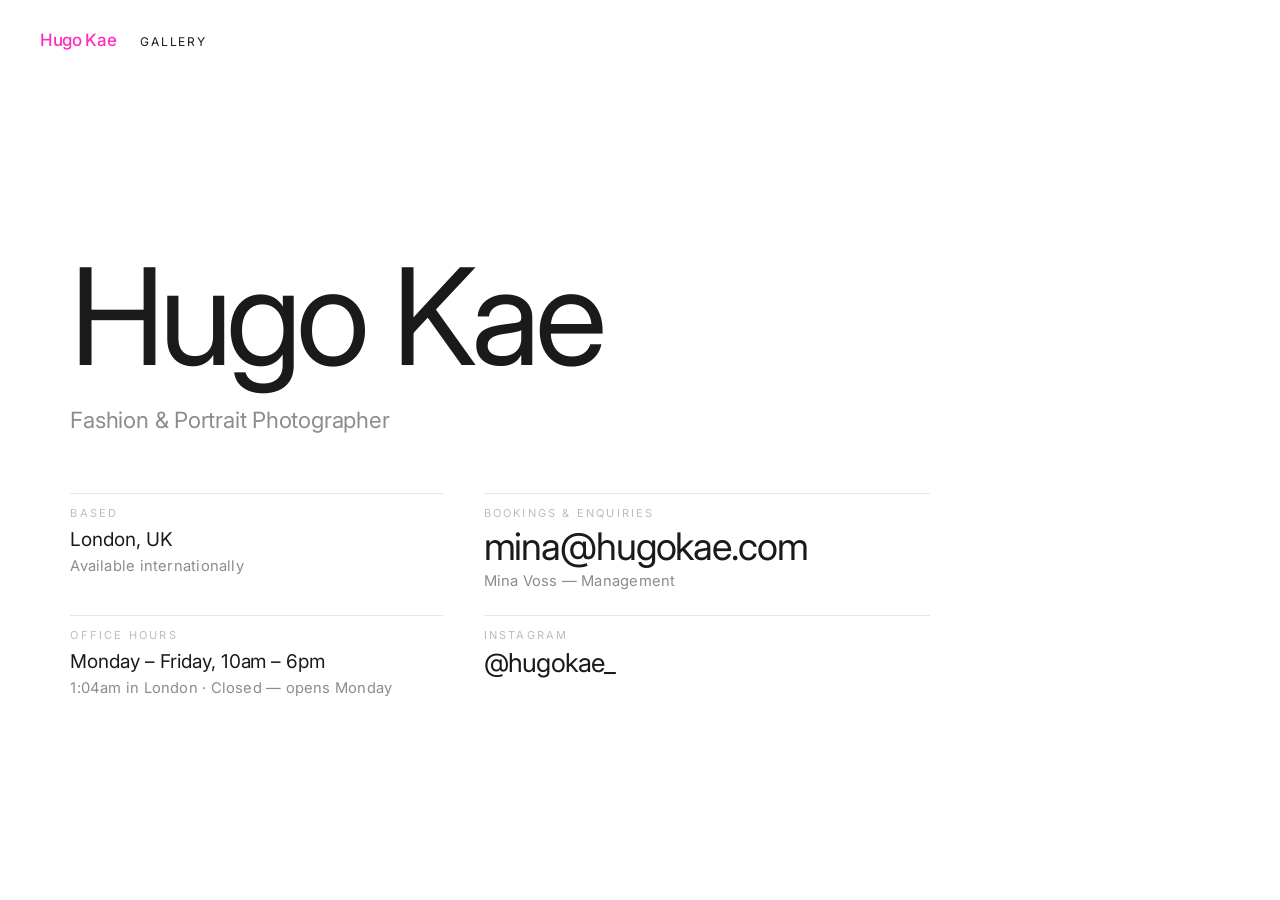
==== contact/index.html @ 45de4caf "Add Flowers, Iris, Iris 02 and Shoe, and move C.Protocol down Four photographs in, one moved.  Flowe" ====
<!DOCTYPE html>
<html lang="en">
<head>
<meta charset="UTF-8">
<meta name="viewport" content="width=device-width, initial-scale=1.0">
<title>Contact — Hugo Kae</title>
<meta name="description" content="Bookings and enquiries for Hugo Kae.">
<link rel="canonical" href="https://hugokae.com/contact/">
<meta name="theme-color" content="#ffffff">

<meta property="og:type" content="website">
<meta property="og:site_name" content="Hugo Kae">
<meta property="og:title" content="Contact — Hugo Kae">
<meta property="og:description" content="Bookings and enquiries for Hugo Kae.">
<meta property="og:url" content="https://hugokae.com/contact/">
<meta property="og:image" content="https://hugokae.com/og.jpg">
<meta property="og:image:width" content="1200">
<meta property="og:image:height" content="630">
<meta property="og:image:alt" content="Hugo Kae — photography">
<meta name="twitter:card" content="summary_large_image">
<meta name="twitter:title" content="Contact — Hugo Kae">
<meta name="twitter:description" content="Bookings and enquiries for Hugo Kae.">
<meta name="twitter:image" content="https://hugokae.com/og.jpg">

<link rel="preconnect" href="https://fonts.googleapis.com">
<link rel="preconnect" href="https://fonts.gstatic.com" crossorigin>
<link href="https://fonts.googleapis.com/css2?family=Inter:wght@400;500&display=swap" rel="stylesheet">
<link rel="icon" type="image/png" href="../favicon.png">
<link rel="stylesheet" href="../style.css?v=65">
</head>
<body>

<header class="topbar">
  <div class="topbar-left">
    <a href="/" class="site-name home-btn">Hugo Kae</a>
    <a href="/gallery/" class="nav-link" data-zoom-to="/gallery/">Gallery</a>
  </div>
</header>

<main class="contact-main">
  <div class="contact-sheet">

    <!-- The name is the page's anchor and also its h1. -->
    <h1 class="contact-name">Hugo Kae</h1>
    <p class="contact-role">Fashion &amp; Portrait Photographer</p>

    <!-- Four blocks of the same shape: a small label, a line, and a
         quieter line under it. Two of them happen to be links. Source
         order puts the addresses first, which is the order a phone
         reads them in; the grid places them on the right on a wide
         screen. -->
    <div class="contact-grid">

      <!-- The copy button is added by script.js, so a browser that
           cannot write to the clipboard is never shown one. -->
      <div class="contact-item contact-item--link contact-item--mail" data-copy="mina@hugokae.com">
        <a class="contact-body" href="mailto:mina@hugokae.com">
          <span class="contact-kind">bookings &amp; enquiries</span>
          <!-- data-text is the pink copy that wipes across on hover. -->
          <span class="contact-value" data-text="mina@hugokae.com">mina@hugokae.com</span>
          <span class="contact-note">Mina Voss &mdash; Management</span>
          <span class="contact-go" aria-hidden="true">&#8594;</span>
        </a>
      </div>

      <div class="contact-item contact-item--link contact-item--social">
        <a class="contact-body" href="https://instagram.com/hugokae_" target="_blank" rel="noopener noreferrer">
          <span class="contact-kind">instagram</span>
          <span class="contact-value" data-text="@hugokae_">@hugokae_</span>
          <span class="contact-go" aria-hidden="true">&#8599;</span>
        </a>
      </div>

      <div class="contact-item contact-item--based">
        <div class="contact-body">
          <span class="contact-kind">based</span>
          <span class="contact-line">London, UK</span>
          <span class="contact-note">Available internationally</span>
        </div>
      </div>

      <div class="contact-item contact-item--hours">
        <div class="contact-body">
          <span class="contact-kind">office hours</span>
          <span class="contact-line">Monday &ndash; Friday, 10am &ndash; 6pm</span>
          <!-- Filled in by script.js with the time in London and whether
               that falls inside the hours above. -->
          <span class="contact-note" id="contactClock">London time</span>
        </div>
      </div>

    </div>
  </div>
</main>


<script src="../script.js?v=45"></script>
</body>
</html>
---- style.css ----
:root {
  --ink: #1a1a1a;
  --muted: #8c8c8c;
  --faint: #bdbdbd;
  --border: #e6e6e6;
  --accent: #FF2CBE;

  /* One motion language. Six different curves had accumulated, which is
     why some moves felt unrelated to others. --settle decelerates hard
     and is the house curve; --leave accelerates away for anything
     exiting; --soft is for small fades. */
  --settle: cubic-bezier(0.16, 1, 0.3, 1);
  /* One movement, two directions: out of rest, and back into it. */
  --bar-away: cubic-bezier(0.35, 0, 0.8, 0.4);
  --bar-back: cubic-bezier(0.17, 0.89, 0.32, 1);
  --leave: cubic-bezier(0.5, 0, 0.9, 0.9);
  --soft: cubic-bezier(0.2, 0, 0.2, 1);
}

/* The site is driven by movement, so for anyone who asks for less of it
   the honest answer is to cut it entirely rather than merely shorten
   it — every effect here still resolves to its finished state. */
@media (prefers-reduced-motion: reduce) {
  *,
  *::before,
  *::after {
    animation-duration: 0.01ms !important;
    animation-iteration-count: 1 !important;
    transition-duration: 0.01ms !important;
    scroll-behavior: auto !important;
  }
}

/* Keyboard focus was styled on the contact rows and nowhere else, so
   tabbing through the rest of the site showed nothing at all. */
:focus-visible {
  outline: 2px solid var(--accent);
  outline-offset: 3px;
  border-radius: 1px;
}

:focus:not(:focus-visible) {
  outline: none;
}

* {
  box-sizing: border-box;
}

html, body {
  height: 100%;
}

body {
  margin: 0;
  background: #ffffff;
  color: var(--ink);
  /* The system stack resolved to San Francisco on Apple hardware and to
     Arial or Roboto everywhere else, so the site read differently
     depending on who opened it. Inter holds the same tight, neutral
     grotesque on every device; the old stack stays as the fallback. */
  font-family: "Inter", -apple-system, BlinkMacSystemFont, Helvetica, Arial, sans-serif;
  display: flex;
  flex-direction: column;
  min-height: 100vh;
  -webkit-font-smoothing: antialiased;
  -moz-osx-font-smoothing: grayscale;
  line-height: 1.5;
}

a {
  color: inherit;
  text-decoration: none;
}

/* ---------- top bar ---------- */

.topbar {
  position: fixed;
  top: 0;
  left: 0;
  right: 0;
  display: flex;
  align-items: center;
  justify-content: space-between;
  padding: 28px 40px;
  z-index: 20;
  background: transparent;
  backdrop-filter: none;
}


.topbar-left {
  display: flex;
  align-items: baseline;
  gap: 24px;
}

.nav-link {
  position: relative;
  font-size: 12px;
  letter-spacing: 0.15em;
  text-transform: uppercase;
  color: var(--ink);
  border-bottom: 1px solid transparent;
  padding-bottom: 3px;
  transition: color 0.3s var(--soft), border-color 0.3s var(--soft),
              opacity 0.3s var(--soft);
}

.nav-link::after,
.contact-btn::after,
.site-name::after {
  content: "";
  position: absolute;
  left: 0;
  bottom: 0;
  height: 1px;
  width: 0;
  background: currentColor;
  transition: width 0.4s var(--settle);
}

.nav-link:hover::after,
.nav-link:focus-visible::after,
.contact-btn:hover::after,
.contact-btn:focus-visible::after,
.site-name:hover::after,
.site-name:focus-visible::after {
  width: 100%;
}

/* The page you are already on is not a destination. */
.nav-link.is-active::after {
  content: none;
}

.nav-link.is-active {
  color: var(--muted);
  cursor: default;
}

.contact-btn {
  position: relative;
  font-size: 12px;
  letter-spacing: 0.15em;
  text-transform: uppercase;
  color: var(--ink);
  border-bottom: 1px solid transparent;
  padding-bottom: 3px;
  transition: color 0.3s var(--soft), border-color 0.3s var(--soft),
              opacity 0.3s var(--soft);
}

.site-name {
  position: relative;
  font-weight: 500;
  font-size: 17px;
  letter-spacing: -0.02em;
  color: var(--accent);
}

.home-btn {
  font-size: 17px;
  font-weight: 500;
  border-bottom: 1px solid transparent;
  padding-bottom: 3px;
  transition: color 0.3s var(--soft), border-color 0.3s var(--soft),
              opacity 0.3s var(--soft);
}

.home-btn:hover {
  border-bottom-color: var(--ink);
  opacity: 0.7;
}

/* ---------- gallery ---------- */

.gallery {
  flex: 1;
  display: flex;
  align-items: center;
  justify-content: center;
  gap: 28px;
  position: relative;
  /* No vertical padding: the photo is meant to run level with the bar's
     text, so it centres against the window rather than against the space
     below the bar. The old 100/20 split only looked balanced because an
     empty footer was silently holding up the bottom. */
  padding: 0 60px;
  min-height: 0;
  z-index: 1;
  overflow: visible;
}

.gallery-figure {
  margin: 0;
  display: flex;
  flex-direction: column;
  align-items: flex-start;
  max-width: 620px;
  /* Hug the photo's real width — which max-height often makes narrower
     than 620px — so the arrows sit an equal distance from both edges. */
  width: fit-content;
  min-width: 0;
  overflow: visible;
  z-index: 10;
}

.gallery-figure img {
  display: block;
  /* Clicking the photo pulls back into the grid, so it needs a cursor
     that says it can be clicked — but the plain hand rather than a
     magnifying glass, which promises a closer look at the picture and
     then does the opposite. Phones use the two halves of the screen to
     step through photos instead. */
  cursor: pointer;
  max-width: 100%;
  /* Leaves 24px above and below the whole figure, caption included. A
     flat 90vh measured the photo alone and let the caption run past the
     bottom of the window. */
  max-height: calc(100vh - 84px);
  width: auto;
  height: auto;
  object-fit: contain;
  user-select: none;
  opacity: 0;
  transition: opacity 0.2s var(--soft);
}

.gallery-figure img.is-loaded {
  opacity: 1;
}

/* Caption left, position right, sharing one line. */
.gallery-caption {
  display: flex;
  align-items: baseline;
  justify-content: space-between;
  gap: 18px;
}

/* Desktop had no sign that the photo was one of a set — the arrows
   imply more, but not how many or where you are. Lining numerals keep
   the figure from shifting as it counts up. */
.gallery-count {
  flex: none;
  font-variant-numeric: tabular-nums;
  letter-spacing: 0.08em;
  color: var(--faint);
}

/* The half of the screen you hit lights up and falls away, so the
   feedback names the control you used rather than drawing a mark where
   your finger happened to land. */
.tap-edge {
  display: none;
  position: fixed;
  top: 0;
  bottom: 0;
  width: 42vw;
  max-width: 250px;
  pointer-events: none;
  z-index: 24;
  opacity: 0;
}

.tap-edge.right {
  right: 0;
  background: linear-gradient(to left, rgba(255, 44, 190, 0.22), rgba(255, 44, 190, 0));
}

.tap-edge.left {
  left: 0;
  background: linear-gradient(to right, rgba(255, 44, 190, 0.22), rgba(255, 44, 190, 0));
}

.tap-edge.flash {
  animation: edge-flash 0.52s var(--soft);
}

@keyframes edge-flash {
  0%   { opacity: 0; }
  16%  { opacity: 1; }
  100% { opacity: 0; }
}

/* The frame number rolls up as it changes, the way a film counter
   would, and flares in the accent before settling back. */
.count-now {
  display: inline-block;
}

.count-now.rolling {
  animation: count-roll 0.5s var(--settle);
}

@keyframes count-roll {
  0%   { transform: translateY(8px); opacity: 0; color: var(--accent); }
  50%  { color: var(--accent); }
  100% { transform: none; opacity: 1; }
}

/* The photo steps in from the side you tapped, so the tap reads as
   having pushed it. On the figure rather than the image: the image is
   busy fading itself in, and two rules on one property fight.

   It arrives slightly small and under-travelled, swells past its
   resting place and settles — the photo takes the press itself, which
   is the whole point of dropping the marks at the fingertip. Travel and
   scale share one keyframe because they share one element; as two
   animations they would each claim transform and one would win. */
@keyframes step-from-right {
  0%   { transform: translateX(34px) scale(0.962); }
  58%  { transform: translateX(-6px) scale(1.006); }
  100% { transform: none; }
}

@keyframes step-from-left {
  0%   { transform: translateX(-34px) scale(0.962); }
  58%  { transform: translateX(6px) scale(1.006); }
  100% { transform: none; }
}

/* Teaches the tap, then gets out of the way for good. */
.tap-hint {
  display: none;
  position: fixed;
  left: 50%;
  bottom: 34px;
  transform: translate(-50%, 8px);
  padding: 9px 16px;
  border-radius: 999px;
  background: rgba(26, 26, 26, 0.86);
  color: #fff;
  font-size: 11px;
  letter-spacing: 0.14em;
  white-space: nowrap;
  pointer-events: none;
  opacity: 0;
  z-index: 30;
  transition: opacity 0.5s ease, transform 0.5s var(--settle);
}

.tap-hint.is-on {
  opacity: 1;
  transform: translate(-50%, 0);
}

.gallery-figure figcaption {
  /* Kept out of the figure's intrinsic width so a long caption cannot
     stretch it wider than the photo. */
  width: 0;
  min-width: 100%;
  margin-top: 16px;
  font-size: 13px;
  color: var(--muted);
  text-align: left;
  letter-spacing: 0.03em;
  min-height: 1.4em;
  transition: opacity 0.3s ease;
  align-self: flex-start;
}

.nav-arrow {
  background: none;
  border: none;
  cursor: pointer;
  font-size: 52px;
  line-height: 1;
  color: var(--ink);
  padding: 12px 10px;
  /* In the flex row beside the photo, so they track its edge at any
     width instead of sitting out at the window edge. */
  flex: none;
  transition: color 0.3s var(--soft), border-color 0.3s var(--soft),
              opacity 0.3s var(--soft);
  opacity: 0.7;
}

.nav-arrow:hover {
  opacity: 1;
}

/* ---------- gallery (honeycomb) page ---------- */

.watch {
  /* Read by both pages: the grid lays cells out at this size, and the
     photo page needs it to know where a photo shrinks back to. */
  --watch-cell: 260px;
  /* Shallow enough that the lift reads as depth rather than as a photo
     flying off the page. */
  perspective: 1100px;
  flex: 1;
  position: relative;
  overflow: hidden;
  touch-action: none;
  cursor: grab;
  min-height: 0;
}

.watch:active {
  cursor: grabbing;
}

/* Transform and opacity are written every frame by gallery.js — the
   entrance scale, the pan and the zoom all compose into one transform,
   so nothing here may set them or it would be overwritten anyway. */
.watch-canvas {
  position: absolute;
  left: 50%;
  top: 50%;
  width: 0;
  height: 0;
  /* The cells are grandchildren, so the perspective on .watch only
     reaches them if the canvas keeps its children in 3D rather than
     flattening them into its own plane. */
  transform-style: preserve-3d;
}

/* The exception: on the way out the frame loop stops, so the last
   transform written can simply be transitioned to. */
.watch-canvas.is-zooming {
  transition: transform 0.5s var(--leave),
              opacity 0.5s var(--leave);
}

.watch-cell {
  position: absolute;
  padding: 0;
  border: none;
  overflow: hidden;
  background: none;
  cursor: pointer;
  will-change: transform;
  /* The warp maps this box onto four moved corners, so the matrix is
     written from the top-left rather than the middle. */
  transform-origin: 0 0;
  /* Only the shadow. The warp and the blur are written fresh every frame
     by gallery.js, and transitioning a property that is rewritten that
     often means every cell restarts an animation on every frame the grid
     moves — which is what made panning stutter. The settling they used
     to give is now done once, on the cursor, in script. */
  transition: box-shadow 0.26s var(--soft);
}

/* The one photo the cursor is on. Named by gallery.js rather than left
   to :hover, so the cue lands on the same cell the lift is centred on
   even while the grid is drifting under the pointer. */
.watch-cell.is-peak {
  box-shadow: 0 18px 44px -12px rgba(0, 0, 0, 0.45);
}

.watch-cell img {
  width: 100%;
  height: 100%;
  object-fit: cover;
  display: block;
  user-select: none;
}

/* On the grid, the word is drawn as the negative of whatever is under
   it: white in difference blending, which reads as black over the white
   page and as white over a dark photograph, so it can never be lost in
   a picture. It sits outside the bar in the markup there, because
   blending cannot see past a stacking context and the fixed bar is one.
   Held at the same place the bar would have put it. */
.contact-btn--invert {
  position: fixed;
  top: 28px;
  right: 40px;
  z-index: 21;
  color: #fff;
  mix-blend-mode: difference;
}

/* The bar leaves a piece at a time rather than all at once, and in the
   order you read it.
   
   It goes soft as it goes: a few pixels of blur alongside the fade, so
   each word dissolves rather than being switched off, and only a short
   drift — 5px — because distance is what makes a short move look like a
   jump. Both directions are the same movement, one eased out of rest
   and the other eased into it, rather than the two different curves
   this had before. */
.topbar-left > *,
.contact-btn {
  transition: opacity 0.38s var(--bar-away), transform 0.38s var(--bar-away),
              filter 0.38s var(--bar-away),
              color 0.3s var(--soft), border-color 0.3s var(--soft),
              background-color 0.3s var(--soft);
}

/* Every way of leaving a page, not only the one where a photograph
   flies: the bar's own links zoom the view instead, and the bar should
   go with them. */
.is-leaving .topbar-left > *,
.is-leaving .contact-btn,
.is-zooming-in .topbar-left > *,
.is-zooming-in .contact-btn,
.is-zooming-out .topbar-left > *,
.is-zooming-out .contact-btn {
  opacity: 0;
  transform: translateY(-5px);
  filter: blur(4px);
}

.is-leaving .topbar-left > *:nth-child(2),
.is-zooming-in .topbar-left > *:nth-child(2),
.is-zooming-out .topbar-left > *:nth-child(2) { transition-delay: 0.06s; }

.is-leaving .contact-btn,
.is-zooming-in .contact-btn,
.is-zooming-out .contact-btn { transition-delay: 0.12s; }

/* And arrives the same way round, under whatever the page itself is
   doing. Backwards rather than both, so the transition above can still
   take the element away once this has finished with it. */
@keyframes bar-in {
  from { opacity: 0; transform: translateY(-5px); filter: blur(4px); }
  to   { opacity: 1; transform: none;             filter: blur(0); }
}

/* Longer coming in than going out, and on a curve that arrives almost
   standing still, so the words seem to settle rather than stop. */
.topbar-left > *,
.contact-btn {
  animation: bar-in 0.78s var(--bar-back) backwards;
}

.topbar-left > *:nth-child(2) { animation-delay: 0.09s; }
.contact-btn { animation-delay: 0.18s; }

@media (prefers-reduced-motion: reduce) {
  .topbar-left > *,
  .contact-btn {
    animation: none;
  }
}

/* Whichever view you are leaving clears while the chosen photo travels
   on top of it. The photo itself is hidden outright rather than faded,
   so it does not ghost behind the copy in flight. */
.is-leaving .watch,
.is-leaving .gallery {
  opacity: 0;
  /* Slow enough to let the grid's push outwards be seen behind the photo
     that is leaving, and still clear before the handover. */
  transition: opacity 0.4s var(--leave);
}

/* The photo in flight between the grid and the photo page. It is the
   real picture rather than a fade between two, so it must never change
   opacity — only size and position. */
.hero-flight {
  position: fixed;
  z-index: 60;
  margin: 0;
  object-fit: cover;
  pointer-events: none;
  will-change: transform;
}

/* Landing mid-flight: the photo is already on screen at this exact size,
   so fading it in would undo the handover. */
.no-fade .gallery-figure img,
.no-fade .gallery-figure figcaption {
  transition: none;
}

/* Arriving from the honeycomb: the photo settles back out of the push. */
.from-gallery .gallery-figure img {
  animation: zoom-settle 0.55s var(--settle);
}

@keyframes zoom-settle {
  from { transform: scale(1.14); }
  to   { transform: scale(1); }
}

/* Leaving one photo for the whole grid is a pull back, so the photo
   recedes — scaling it up here would read as pushing in, the wrong way
   round for where you are about to land. */
.is-zooming-out .gallery,
.is-zooming-out .contact-main {
  transform: scale(0.84);
  opacity: 0;
  transition: transform 0.4s var(--leave),
              opacity 0.4s var(--leave);
}

/* Leaving the grid for one photo is the opposite: push in. */
.is-zooming-in .watch {
  transform: scale(1.4);
  opacity: 0;
  transition: transform 0.4s var(--leave),
              opacity 0.4s var(--leave);
}

/* ---------- the cursor ---------- */
/* The system cursor is left alone — arrow where it should be an arrow,
   hand over a link, grab over the grid. The only addition is a thin ring
   that fades in around it over something that can be clicked, and
   follows a half-step behind. Drawn in difference blending so it reads
   black on the white page and white over a dark photograph. Added by
   script.js, and only on a machine with a real pointer. */
.cursor-ring {
  position: fixed;
  left: 0;
  top: 0;
  width: 0;
  height: 0;
  z-index: 200;
  pointer-events: none;
  mix-blend-mode: difference;
  will-change: transform;
}

.cursor-ring i {
  position: absolute;
  display: block;
  width: 24px;
  height: 24px;
  margin: -12px 0 0 -12px;
  border: 1px solid #fff;
  border-radius: 50%;
  opacity: 0;
  transform: scale(0.55);
  transition: transform 0.24s var(--soft), opacity 0.24s var(--soft);
}

.cursor-over .cursor-ring i {
  opacity: 1;
  transform: scale(1);
}

/* Pressed: the ring closes a little, so a click is felt as well as seen. */
.cursor-over.cursor-down .cursor-ring i {
  transform: scale(0.82);
}

@media (prefers-reduced-motion: reduce) {
  .cursor-ring i {
    transition: opacity 0.24s var(--soft);
  }
}

/* ---------- contact page ---------- */
/* A masthead and a four-part index. The name is set as large as the
   width will take, with the trade under it, and then four blocks of
   exactly the same shape — a small label, a line, and a quieter line
   beneath — laid two by two. Two of them are links and behave like it;
   the other two are facts and sit still. Everything is anchored to the
   left margin, like a printed page rather than a centred card. */

.contact-main {
  flex: 1;
  display: flex;
  align-items: center;
  padding: clamp(104px, 15vh, 180px) clamp(24px, 5.5vw, 96px) clamp(52px, 9vh, 104px);
  position: relative;
}

.contact-sheet {
  width: 100%;
  max-width: 1240px;
}

.contact-name {
  margin: 0;
  font-size: clamp(50px, 10.5vw, 148px);
  font-weight: 400;
  line-height: 0.92;
  letter-spacing: -0.045em;
}

.contact-role {
  /* The name's line box is cut inside its own letters at this leading,
     so its descenders hang below the box this margin is measured from —
     about 10px of it at full size. Hence a margin that looks too large
     and reads as 16px. */
  margin: clamp(18px, 2vw, 28px) 0 0;
  font-size: clamp(16px, 1.75vw, 23px);
  line-height: 1.3;
  letter-spacing: -0.01em;
  color: var(--muted);
}

.contact-grid {
  display: grid;
  grid-template-columns: 5fr 6fr;
  /* Close together on purpose: the four entries are one short index,
     not four sections, so they are set as a block and the space is left
     around them instead of between them. */
  column-gap: clamp(24px, 3.2vw, 54px);
  row-gap: clamp(16px, 1.8vw, 26px);
  margin-top: clamp(40px, 4.6vw, 70px);
  max-width: 860px;
}

/* The addresses are the point of the page, so they take the right-hand
   column and the larger half of it; the facts sit on the left. Written
   out rather than left to source order, because the order a phone wants
   — addresses first — is not the order the grid wants. */
.contact-item--mail   { grid-column: 2; grid-row: 1; }
.contact-item--social { grid-column: 2; grid-row: 2; }
.contact-item--based  { grid-column: 1; grid-row: 1; }
.contact-item--hours  { grid-column: 1; grid-row: 2; }

/* One shape, used four times. The padding is uneven on purpose: the
   label is set in capitals, whose tops sit about 4px inside the top of
   their line box, so an even one would leave every block riding high
   under its rule. */
.contact-item {
  position: relative;
  border-top: 1px solid var(--border);
}

/* The block's own contents. A link in two of the four, a plain box in
   the others, so that the copy button can sit beside the link rather
   than inside it — a button nested in a link is neither. */
.contact-body {
  display: grid;
  grid-template-columns: 1fr auto;
  align-items: start;
  padding: 11px 0 0;
  color: inherit;
  text-decoration: none;
}

.contact-kind {
  grid-column: 1 / -1;
  font-size: 11px;
  letter-spacing: 0.2em;
  text-transform: uppercase;
  color: var(--faint);
  transition: color 0.4s ease;
}

/* The two that are facts: set at reading size, not display size. */
.contact-line {
  display: block;
  margin-top: 7px;
  font-size: clamp(15px, 1.5vw, 19px);
  line-height: 1.25;
  letter-spacing: -0.005em;
}

.contact-note {
  display: block;
  grid-column: 1 / 2;
  margin-top: 4px;
  font-size: clamp(13px, 1.15vw, 15px);
  line-height: 1.4;
  letter-spacing: 0.015em;
  color: var(--muted);
  transition: transform 0.5s var(--settle), color 0.4s var(--soft);
}

/* --- the two that are links --- */

/* inline-block so the box hugs the glyphs — the wipe below measures
   itself against this width, and a full-row box would finish the sweep
   long after it had passed the last letter. */
.contact-value {
  display: inline-block;
  position: relative;
  margin-top: 6px;
  font-size: clamp(24px, 3vw, 38px);
  line-height: 1.05;
  letter-spacing: -0.03em;
  transition: transform 0.5s var(--settle);
}

/* A pink copy of the address sitting exactly over the black one,
   uncovered left to right. */
.contact-value::after {
  content: attr(data-text);
  position: absolute;
  left: 0;
  top: 0;
  width: 0;
  overflow: hidden;
  white-space: nowrap;
  color: var(--accent);
  transition: width 0.6s var(--settle);
}

/* The rule above the block redraws in pink, left to right. */
.contact-item--link::after {
  content: "";
  position: absolute;
  left: 0;
  top: -1px;
  height: 1px;
  width: 0;
  background: var(--accent);
  transition: width 0.55s var(--settle);
}

.contact-go {
  grid-column: 2;
  grid-row: 2;
  align-self: center;
  margin-top: 6px;
  font-size: 22px;
  line-height: 1;
  color: var(--accent);
  opacity: 0;
  transform: translateX(-16px);
  transition: opacity 0.45s ease, transform 0.55s var(--settle);
}

.contact-item--link:hover::after,
.contact-item--link:focus-within::after { width: 100%; }

.contact-item--link:hover .contact-value::after,
.contact-item--link:focus-within .contact-value::after { width: 100%; }

.contact-item--link:hover .contact-kind,
.contact-item--link:focus-within .contact-kind { color: var(--accent); }

.contact-item--link:hover .contact-value,
.contact-item--link:focus-within .contact-value,
.contact-item--link:hover .contact-note,
.contact-item--link:focus-within .contact-note { transform: translateX(20px); }

.contact-item--link:hover .contact-note,
.contact-item--link:focus-within .contact-note { color: var(--ink); }

.contact-item--link:hover .contact-go,
.contact-item--link:focus-within .contact-go { opacity: 1; transform: none; }

/* Hover states do not survive a touchscreen — they latch on whatever
   was tapped last — so the block stays as typed. */
@media (hover: none) {
  .contact-item--link:hover .contact-value,
  .contact-item--link:hover .contact-note { transform: none; }
  .contact-item--link:hover .contact-value::after { width: 0; }
  .contact-item--link:hover .contact-go { opacity: 0; }
}

/* Instagram is the lesser route, so it is set smaller. */
.contact-item--social .contact-value { font-size: clamp(19px, 2.1vw, 26px); }
.contact-item--social .contact-go { font-size: 17px; }

/* Takes the empty right-hand end of the label line, which is the one
   place in the block with room for it. It is only drawn once the block
   is under the cursor, so the page at rest is still just type. */
.contact-copy {
  position: absolute;
  top: 7px;
  right: 0;
  padding: 2px 0 2px 16px;
  background: none;
  border: 0;
  font: inherit;
  font-size: 11px;
  letter-spacing: 0.2em;
  text-transform: uppercase;
  color: var(--faint);
  opacity: 0;
  transform: translateX(-8px);
  transition: opacity 0.4s var(--soft), transform 0.5s var(--settle),
              color 0.3s var(--soft);
}

.contact-item--mail:hover .contact-copy,
.contact-item--mail:focus-within .contact-copy,
.contact-copy:focus-visible {
  opacity: 1;
  transform: none;
}

.contact-copy:hover,
.contact-copy:focus-visible {
  color: var(--ink);
}

.contact-copy.is-done {
  color: var(--accent);
  opacity: 1;
  transform: none;
}

/* Each letter of the name lifts as the cursor passes over it, and takes
   its neighbours part of the way with it. Split into letters by
   script.js, so the heading is one word to anything that reads it. */
.contact-letter {
  display: inline-block;
  transition: transform 0.42s var(--settle);
}

.contact-letter:hover {
  transform: translateY(-0.085em);
}

.contact-letter:hover + .contact-letter,
.contact-letter:has(+ .contact-letter:hover) {
  transform: translateY(-0.042em);
}

/* Whether the office is open at this moment, worked out from the hours
   printed above it. A dot rather than a word doing the work twice. */
.contact-open::before {
  content: "";
  display: inline-block;
  width: 6px;
  height: 6px;
  margin-right: 7px;
  border-radius: 50%;
  background: var(--accent);
  vertical-align: 1px;
}

/* --- arriving --- */
/* The page settles in rather than appearing whole: the name first, then
   each block a beat behind the last. */
@keyframes contact-rise {
  from { opacity: 0; transform: translateY(14px); }
  to   { opacity: 1; transform: none; }
}

.contact-name,
.contact-role,
.contact-item {
  animation: contact-rise 0.62s var(--settle) both;
}

.contact-role { animation-delay: 0.06s; }
.contact-item--based  { animation-delay: 0.12s; }
.contact-item--mail   { animation-delay: 0.18s; }
.contact-item--hours  { animation-delay: 0.24s; }
.contact-item--social { animation-delay: 0.3s; }

@media (prefers-reduced-motion: reduce) {
  .contact-name,
  .contact-role,
  .contact-item {
    animation: none;
  }
}

/* One column once the two would be too narrow to hold an address. The
   links lead, since that is what the page is for. */
@media (max-width: 860px) {
  .contact-grid {
    grid-template-columns: 1fr;
    row-gap: clamp(18px, 4vw, 28px);
    max-width: none;
  }

  .contact-item--mail,
  .contact-item--social,
  .contact-item--based,
  .contact-item--hours {
    grid-column: 1;
    grid-row: auto;
  }
}

/* ---------- responsive ---------- */

@media (max-width: 640px) {
  .topbar {
    padding: 16px 20px;
    background: transparent;
    display: block;
    position: fixed;
  }

  .topbar-left {
    position: absolute;
    left: 20px;
    top: 16px;
    gap: 14px;
  }

  .watch {
    --watch-cell: 168px;
  }

  /* Sit a little above centre on a tall screen, which otherwise leaves
     the cluster looking low under the header. */
  .watch-canvas {
    top: 44%;
  }

  .site-name {
    font-size: 14px;
  }

  .nav-link {
    font-size: 10px;
  }

  .contact-btn {
    position: absolute;
    right: 20px;
    top: 16px;
    font-size: 11px;
  }


  .gallery {
    padding: 40px 16px 30px;
  }

  .gallery-figure img {
    max-height: 95vh;
  }

  .gallery-figure figcaption {
    font-size: 11px;
    margin-top: 12px;
  }

  .nav-arrow {
    display: none;
  }

  /* With the arrows gone there is nothing to say the photo is one of
     many, so the count stands in for them. */
  .tap-hint,
  .tap-edge {
    display: block;
  }

  .gallery-figure.from-right {
    animation: step-from-right 0.52s var(--settle);
  }

  .gallery-figure.from-left {
    animation: step-from-left 0.52s var(--settle);
  }

  /* A plain word in the corner does not read as a control on a phone.
     The accent underline marks it as somewhere to go. */
  .nav-link {
    font-size: 12px;
    color: var(--ink);
    border-bottom-color: var(--accent);
    padding-bottom: 2px;
  }

  .contact-main {
    padding: 92px 20px 48px;
  }

  .contact-item {
    padding-top: 14px;
  }
}
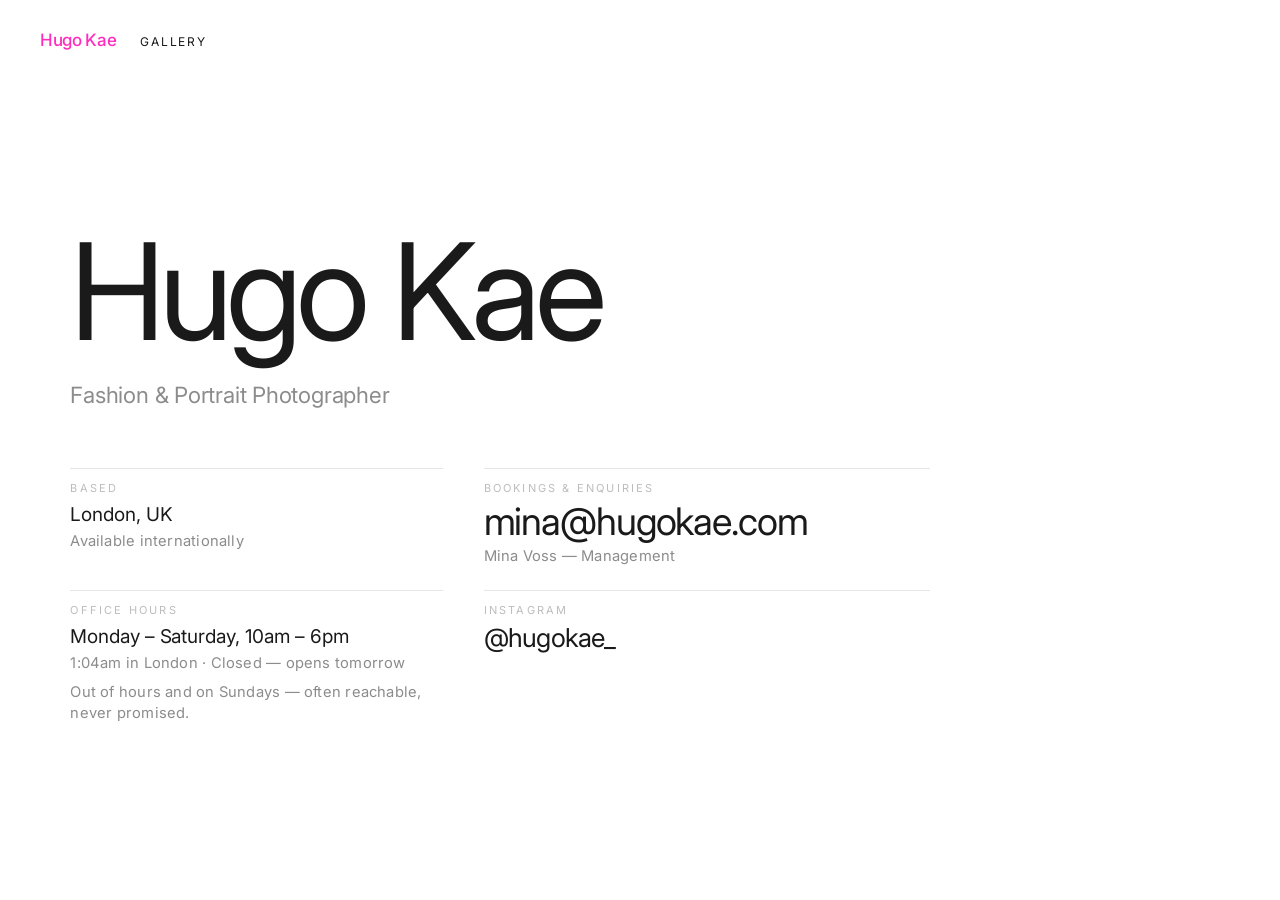
==== commit ba42bb7c: "Open on Saturdays, and say what Sunday really is The hours read Monday to Saturday now, and the line" ====
--- a/contact/index.html
+++ b/contact/index.html
@@ -26,7 +26,7 @@
 <link rel="preconnect" href="https://fonts.gstatic.com" crossorigin>
 <link href="https://fonts.googleapis.com/css2?family=Inter:wght@400;500&display=swap" rel="stylesheet">
 <link rel="icon" type="image/png" href="../favicon.png">
-<link rel="stylesheet" href="../style.css?v=65">
+<link rel="stylesheet" href="../style.css?v=66">
 </head>
 <body>
 
@@ -82,10 +82,11 @@
       <div class="contact-item contact-item--hours">
         <div class="contact-body">
           <span class="contact-kind">office hours</span>
-          <span class="contact-line">Monday &ndash; Friday, 10am &ndash; 6pm</span>
+          <span class="contact-line">Monday &ndash; Saturday, 10am &ndash; 6pm</span>
           <!-- Filled in by script.js with the time in London and whether
                that falls inside the hours above. -->
           <span class="contact-note" id="contactClock">London time</span>
+          <span class="contact-note contact-note--aside">Out of hours and on Sundays &mdash; often reachable, never promised.</span>
         </div>
       </div>
 
@@ -94,6 +95,6 @@
 </main>
 
 
-<script src="../script.js?v=45"></script>
+<script src="../script.js?v=46"></script>
 </body>
 </html>
--- a/style.css
+++ b/style.css
@@ -757,6 +757,12 @@
   transition: transform 0.5s var(--settle), color 0.4s var(--soft);
 }
 
+/* A second quiet line, where a block has one: far enough from the line
+   above to read as its own remark rather than as a wrapped sentence. */
+.contact-note--aside {
+  margin-top: 9px;
+}
+
 /* --- the two that are links --- */
 
 /* inline-block so the box hugs the glyphs — the wipe below measures
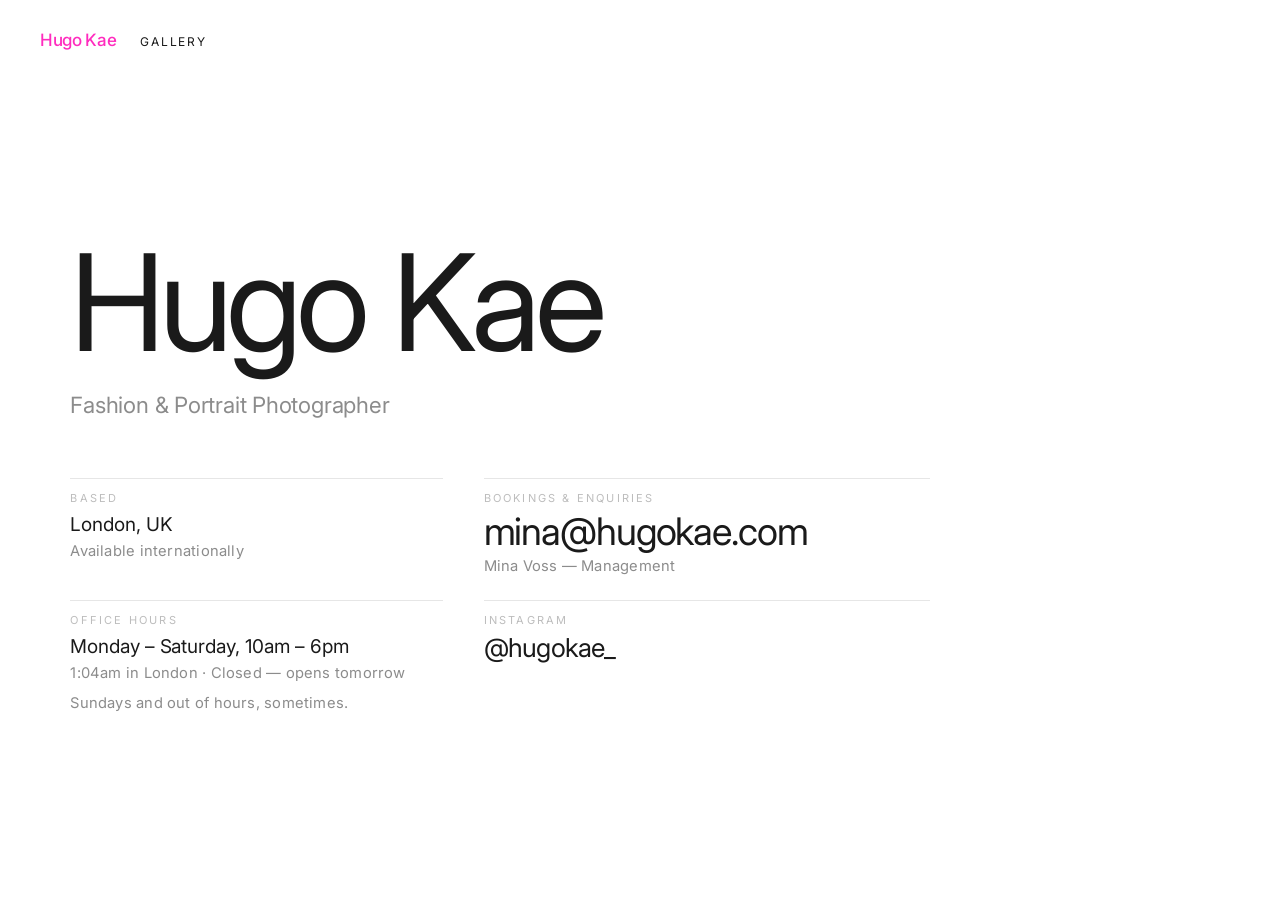
==== commit cdab16c5: "Say it in six words "Out of hours and on Sundays — often reachable, never promised" became "Sundays " ====
--- a/contact/index.html
+++ b/contact/index.html
@@ -26,7 +26,7 @@
 <link rel="preconnect" href="https://fonts.gstatic.com" crossorigin>
 <link href="https://fonts.googleapis.com/css2?family=Inter:wght@400;500&display=swap" rel="stylesheet">
 <link rel="icon" type="image/png" href="../favicon.png">
-<link rel="stylesheet" href="../style.css?v=66">
+<link rel="stylesheet" href="../style.css?v=67">
 </head>
 <body>
 
@@ -86,7 +86,7 @@
           <!-- Filled in by script.js with the time in London and whether
                that falls inside the hours above. -->
           <span class="contact-note" id="contactClock">London time</span>
-          <span class="contact-note contact-note--aside">Out of hours and on Sundays &mdash; often reachable, never promised.</span>
+          <span class="contact-note contact-note--aside">Sundays and out of hours, sometimes.</span>
         </div>
       </div>
 
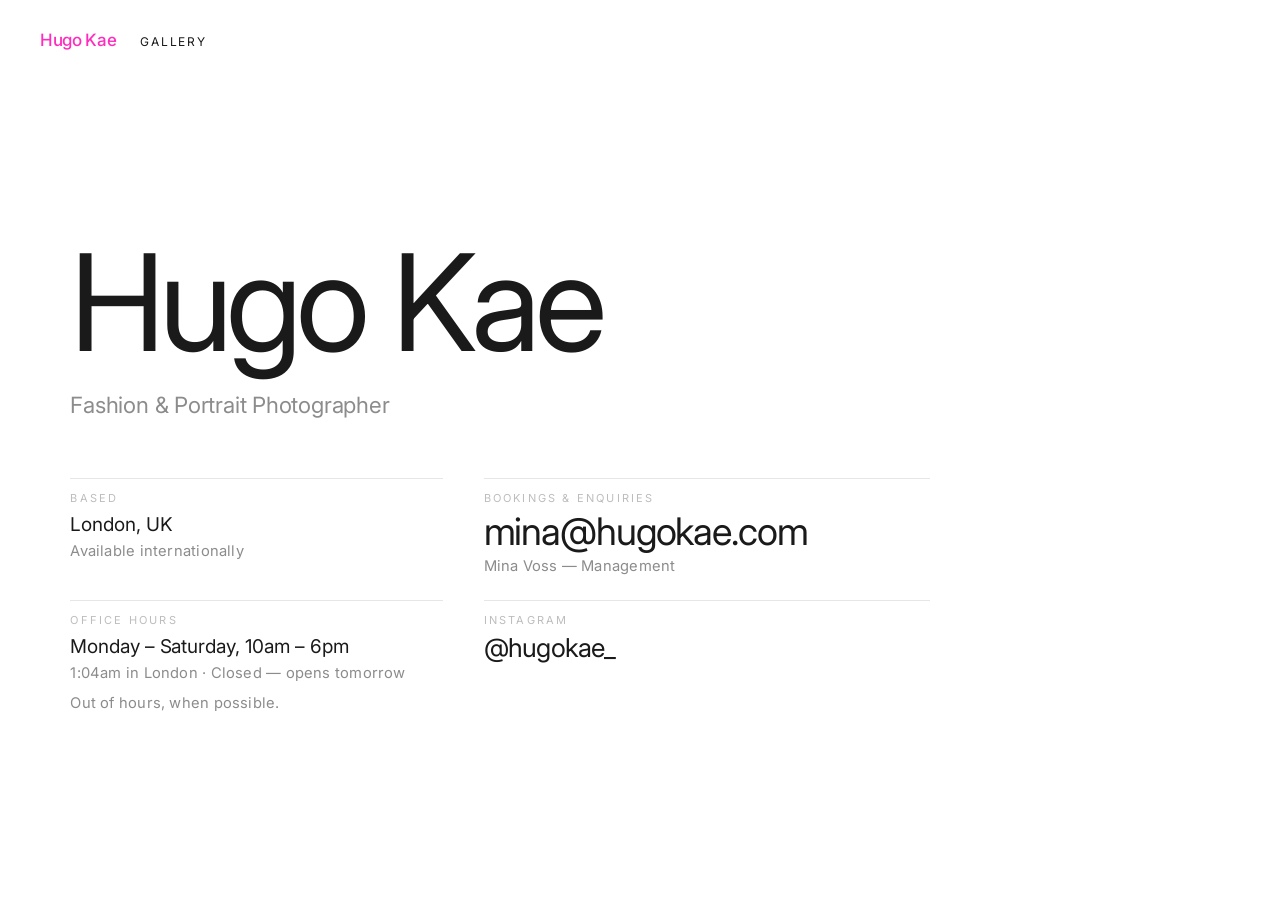
==== commit 3dfd8aed: "One line, and no "sometimes" "Sundays and out of hours, sometimes." names the same thing twice — Sun" ====
--- a/contact/index.html
+++ b/contact/index.html
@@ -26,7 +26,7 @@
 <link rel="preconnect" href="https://fonts.gstatic.com" crossorigin>
 <link href="https://fonts.googleapis.com/css2?family=Inter:wght@400;500&display=swap" rel="stylesheet">
 <link rel="icon" type="image/png" href="../favicon.png">
-<link rel="stylesheet" href="../style.css?v=67">
+<link rel="stylesheet" href="../style.css?v=68">
 </head>
 <body>
 
@@ -86,7 +86,7 @@
           <!-- Filled in by script.js with the time in London and whether
                that falls inside the hours above. -->
           <span class="contact-note" id="contactClock">London time</span>
-          <span class="contact-note contact-note--aside">Sundays and out of hours, sometimes.</span>
+          <span class="contact-note contact-note--aside">Out of hours, when possible.</span>
         </div>
       </div>
 
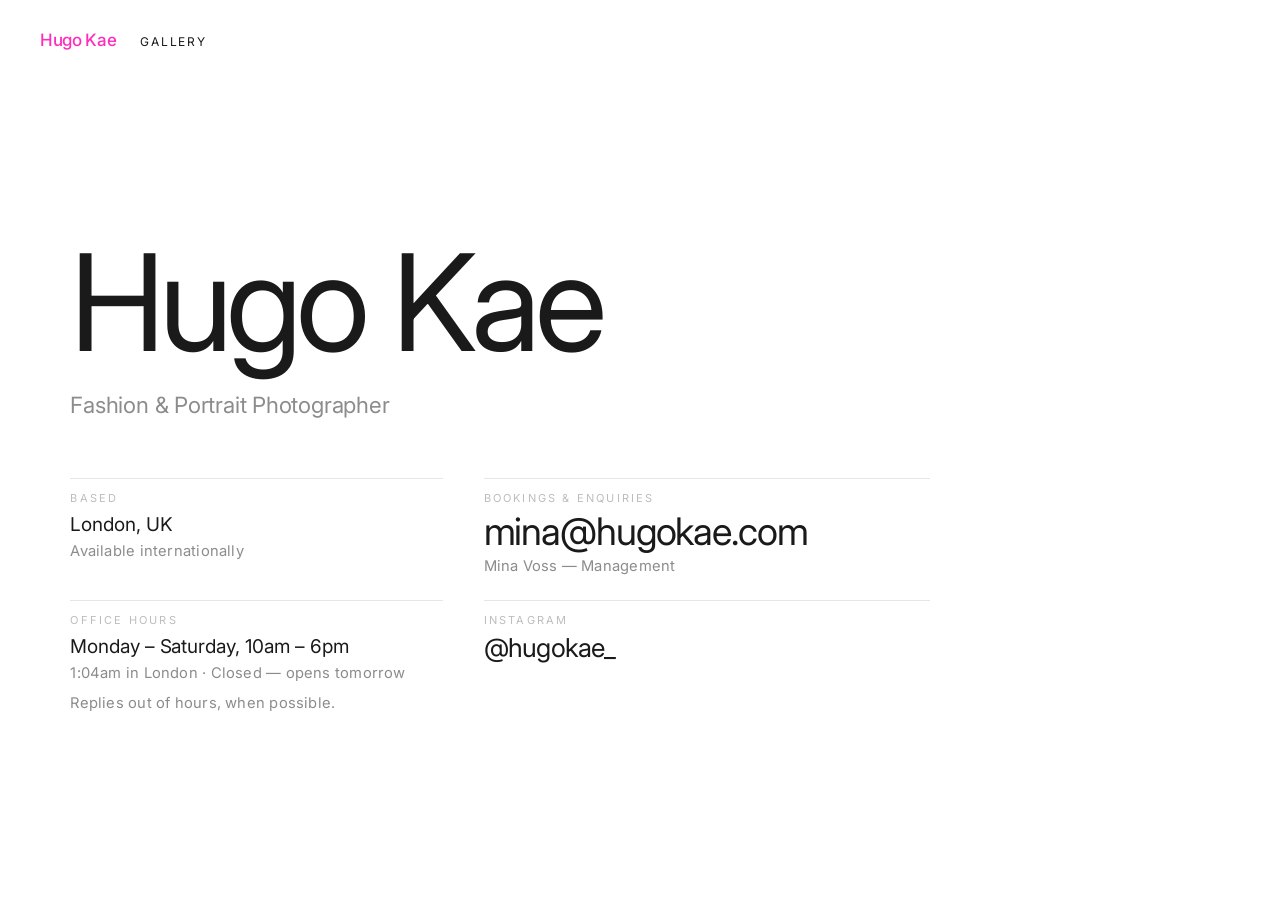
==== commit 299120e4: "Say what is possible out of hours "Out of hours, when possible" left the reader to supply the noun —" ====
--- a/contact/index.html
+++ b/contact/index.html
@@ -26,7 +26,7 @@
 <link rel="preconnect" href="https://fonts.gstatic.com" crossorigin>
 <link href="https://fonts.googleapis.com/css2?family=Inter:wght@400;500&display=swap" rel="stylesheet">
 <link rel="icon" type="image/png" href="../favicon.png">
-<link rel="stylesheet" href="../style.css?v=68">
+<link rel="stylesheet" href="../style.css?v=69">
 </head>
 <body>
 
@@ -86,7 +86,7 @@
           <!-- Filled in by script.js with the time in London and whether
                that falls inside the hours above. -->
           <span class="contact-note" id="contactClock">London time</span>
-          <span class="contact-note contact-note--aside">Out of hours, when possible.</span>
+          <span class="contact-note contact-note--aside">Replies out of hours, when possible.</span>
         </div>
       </div>
 
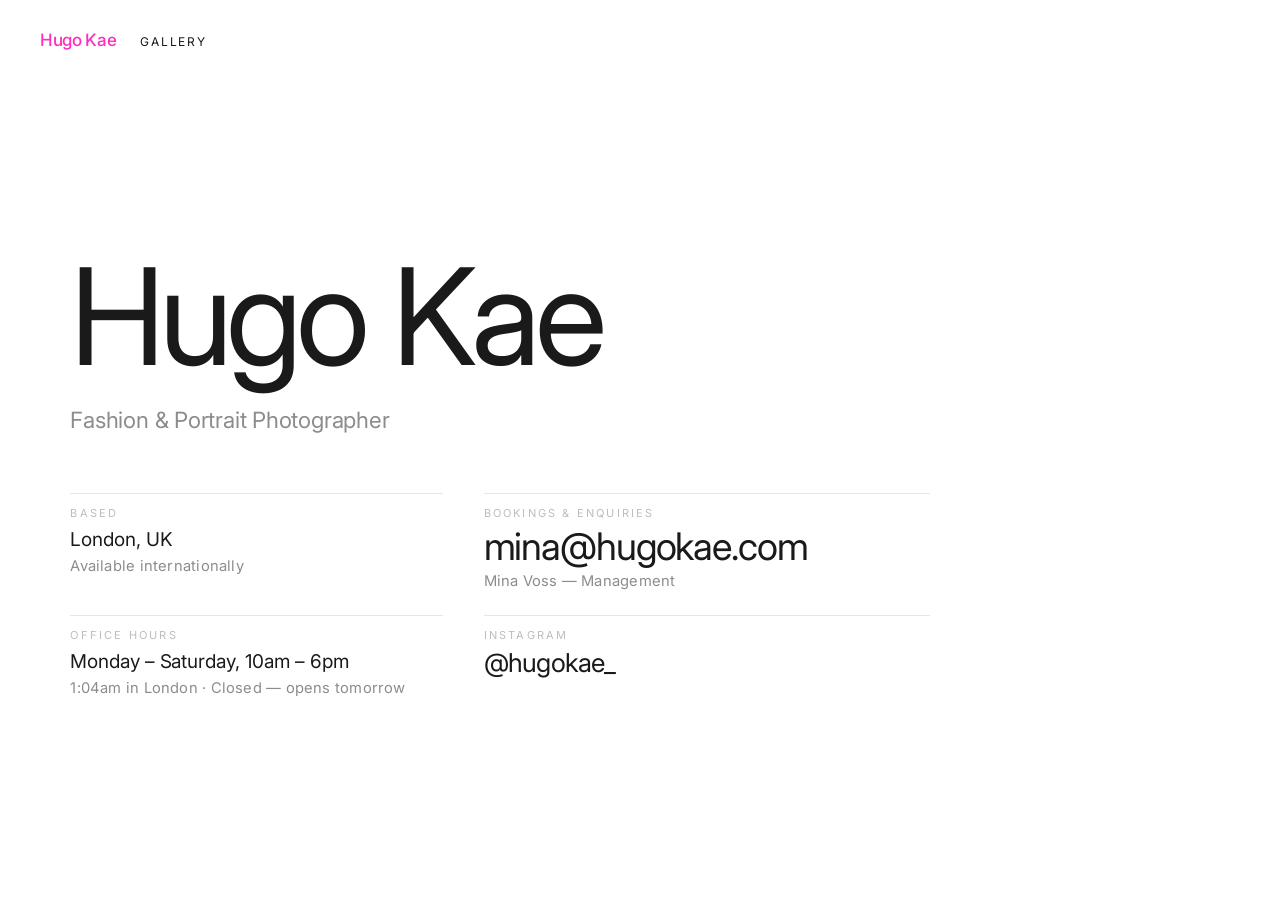
==== commit 2822006f: "Drop the out-of-hours line Removed, along with the style that existed only to hold it. The hours blo" ====
--- a/contact/index.html
+++ b/contact/index.html
@@ -26,7 +26,7 @@
 <link rel="preconnect" href="https://fonts.gstatic.com" crossorigin>
 <link href="https://fonts.googleapis.com/css2?family=Inter:wght@400;500&display=swap" rel="stylesheet">
 <link rel="icon" type="image/png" href="../favicon.png">
-<link rel="stylesheet" href="../style.css?v=69">
+<link rel="stylesheet" href="../style.css?v=70">
 </head>
 <body>
 
@@ -86,7 +86,6 @@
           <!-- Filled in by script.js with the time in London and whether
                that falls inside the hours above. -->
           <span class="contact-note" id="contactClock">London time</span>
-          <span class="contact-note contact-note--aside">Replies out of hours, when possible.</span>
         </div>
       </div>
 
--- a/style.css
+++ b/style.css
@@ -757,12 +757,6 @@
   transition: transform 0.5s var(--settle), color 0.4s var(--soft);
 }
 
-/* A second quiet line, where a block has one: far enough from the line
-   above to read as its own remark rather than as a wrapped sentence. */
-.contact-note--aside {
-  margin-top: 9px;
-}
-
 /* --- the two that are links --- */
 
 /* inline-block so the box hugs the glyphs — the wipe below measures
